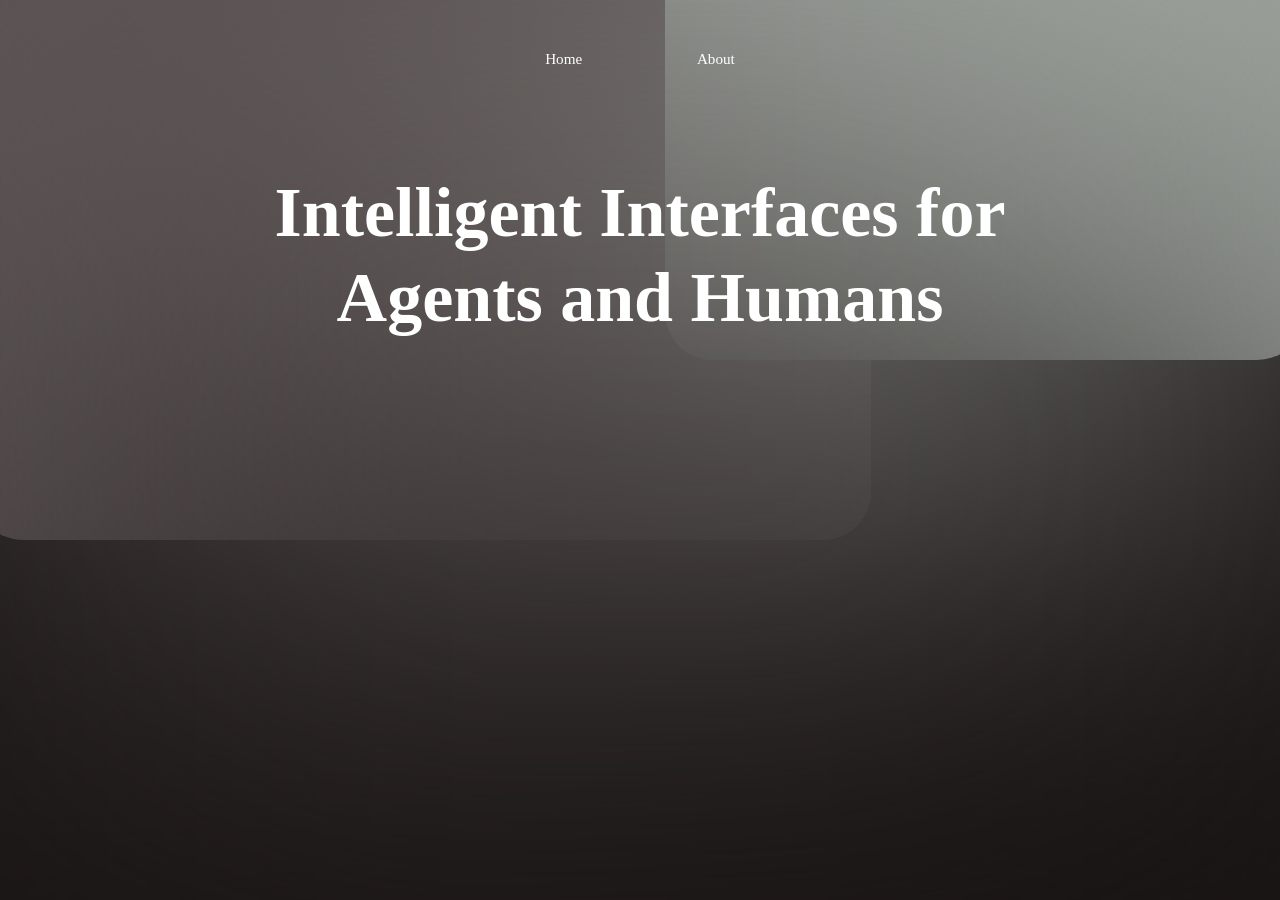
==== index.html @ 755b38d8 "Rename main.html to index.html" ====
<!DOCTYPE html>
<html lang="en">
<head>
    <meta charset="UTF-8">
    <meta name="viewport" content="width=device-width, initial-scale=1.0">
    <title>Gyrrow</title>
    <link rel="stylesheet" href="main.css">
</head>
<body>
    <div class="background">
        <div></div>
        <div></div>
        <div></div>

        <!-- <img src="@@@@@@~1.png" alt="Gyrrow Logo" class="logo"> -->

        <nav>
            <a href="home.html">Home</a>
            <a href="press.html">About</a>
        </nav>
        <div class="maintext">
            <span>Intelligent Interfaces for</span>
            <span>Agents and Humans</span>
        </div>


    </div>

</body>
</html>
---- main.css ----
* {
    margin: 0;
    padding: 0;
    box-sizing: border-box;
}

body {
    background-color: #1a1515;
}

nav {
    display: flex;
    justify-content: center;
    align-items: center;
    gap: 89px;
    padding-top: 50px;
    font-family: Cascadia Code;
    position: relative;
    z-index: 2;
}

nav a {
    margin: 0 0.8rem;
    text-decoration: none;
    color: #ffffff;        
    font-size: 0.95rem;
    border-bottom: 2px solid transparent;
    padding-bottom: 0.2rem;
}

nav a:hover {
    color: var(--accent);
    border-color: var(--accent);
}

.maintext {
    display: flex;
    flex-direction: column;
    align-items: center;
    justify-content: center;
    gap: 5px;
    padding-top: 100px;
    font-family: Cascadia Code;
    font-size: 70px;
    position: relative;
    z-index: 2;
    color: #ffffff;
    font-weight: bold;
}


.maintext:hover {
    color: var(--accent);
}
.subtext1group {
    display: flex;
    flex-direction: column;
    align-items: end;
    gap: 0px;
    padding-top: 20px;
}
.subtext1 {
    display: flex;
    flex-direction: column;
    align-items: end;
    gap: 5px;
    padding-top: 20px;
    font-family: Cascadia Code;
    font-size: 20px;
    font-weight: lighter;
}
.subtext1:hover {
    color: #daffda;
}

.background {
    min-height: 100vh;
    overflow: hidden;
    position: relative;
}


.background div:nth-child(1) {
    position: absolute;
    width: 100%;
    height: 100%;
    background-color: #1a1515;
    border-radius: 0;
}

.background div:nth-child(2),
.background div:nth-child(3) {
    position: absolute;
    border-radius: 3rem;
    animation: gradient 4s infinite;
}

.background div:nth-child(2) {
    height: 80%;
    width: 70%;
    background-color: #5c5454;
    top: -20%;
    left: -25px;
    animation-delay: 2s;
}

.background div:nth-child(3) {
    height: 60%;
    width: 50%;
    background-color: #9ca29c;
    animation-delay: 1s;
    top: -20%;
    right: -25px;
}

@keyframes gradient {
    50% {
        transform: scale(1.5) translate(100px, 60px);
    }
}

.background::after {
    position: absolute;
    content: '';
    top: 0;                /* was missing */
    left: 0;               /* was missing */
    height: 100%;
    width: 100%;
    backdrop-filter: blur(200px);
    -webkit-backdrop-filter: blur(200px);
    z-index: 1;            /* above blobs, below content */
}
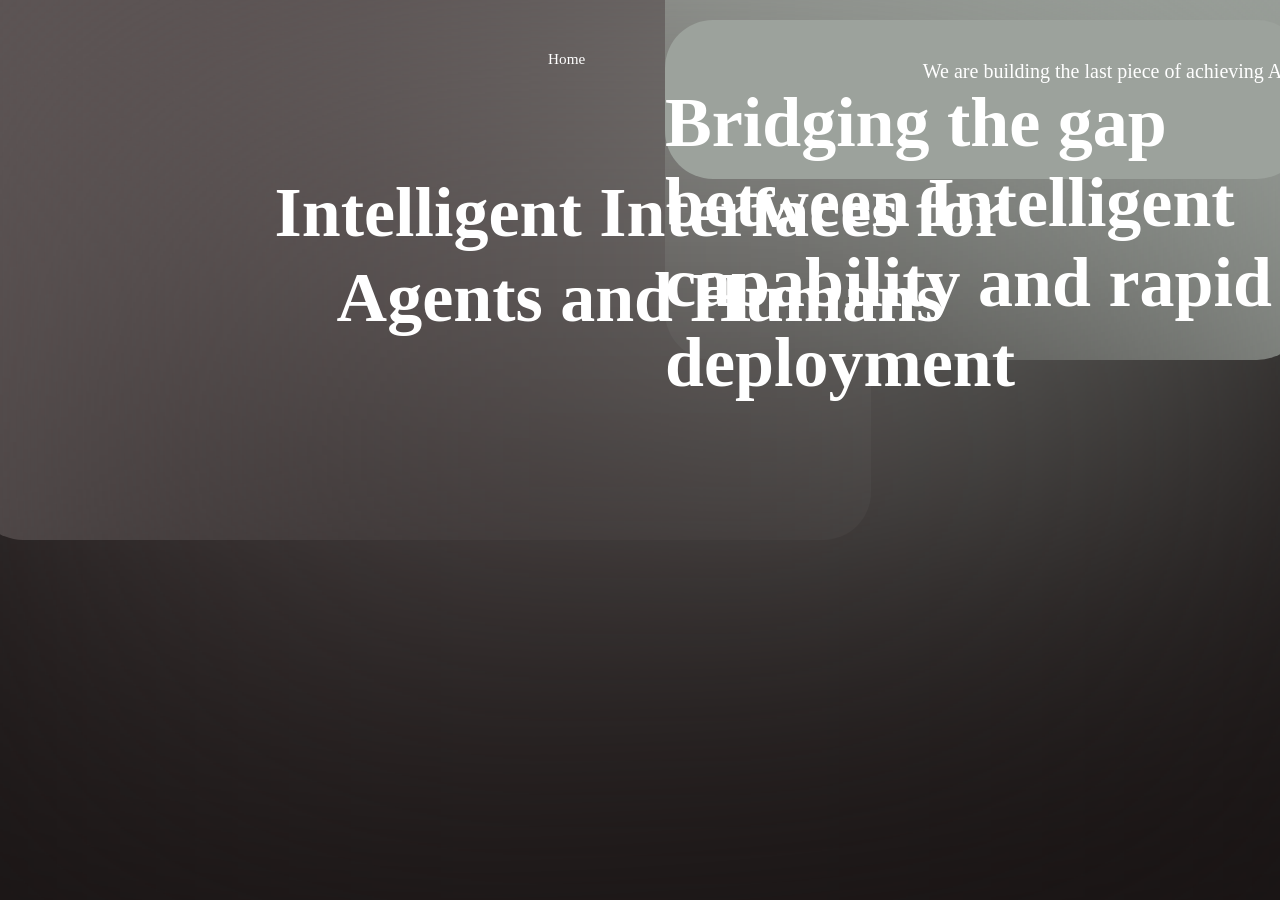
==== commit b42eb933: "Refactor HTML structure and update navigation" ====
--- a/index.html
+++ b/index.html
@@ -7,23 +7,29 @@
     <link rel="stylesheet" href="main.css">
 </head>
 <body>
+
     <div class="background">
-        <div></div>
-        <div></div>
-        <div></div>
+        <div class="bg-shape"></div>
+        <div class="bg-shape"></div>
+        <div class="bg-shape"></div>
 
-        <!-- <img src="@@@@@@~1.png" alt="Gyrrow Logo" class="logo"> -->
+        
+        <div class="content">
+            <nav>
+                <a href="index.html">Home</a>
+                <a href="press.html">Press</a>
+            </nav>
 
-        <nav>
-            <a href="home.html">Home</a>
-            <a href="press.html">About</a>
-        </nav>
-        <div class="maintext">
-            <span>Intelligent Interfaces for</span>
-            <span>Agents and Humans</span>
+            <main class="maintext">
+                <span>Intelligent Interfaces for</span>
+                <span>Agents and Humans</span>
+                <div class="subtext1group">
+                    <span class="subtext1">We are building the last piece of achieving ASI.</span>
+                    <span class="subtext2">Bridging the gap between Intelligent capability and rapid deployment</span>
+
+                </div>
+            </main>
         </div>
-
-
     </div>
 
 </body>
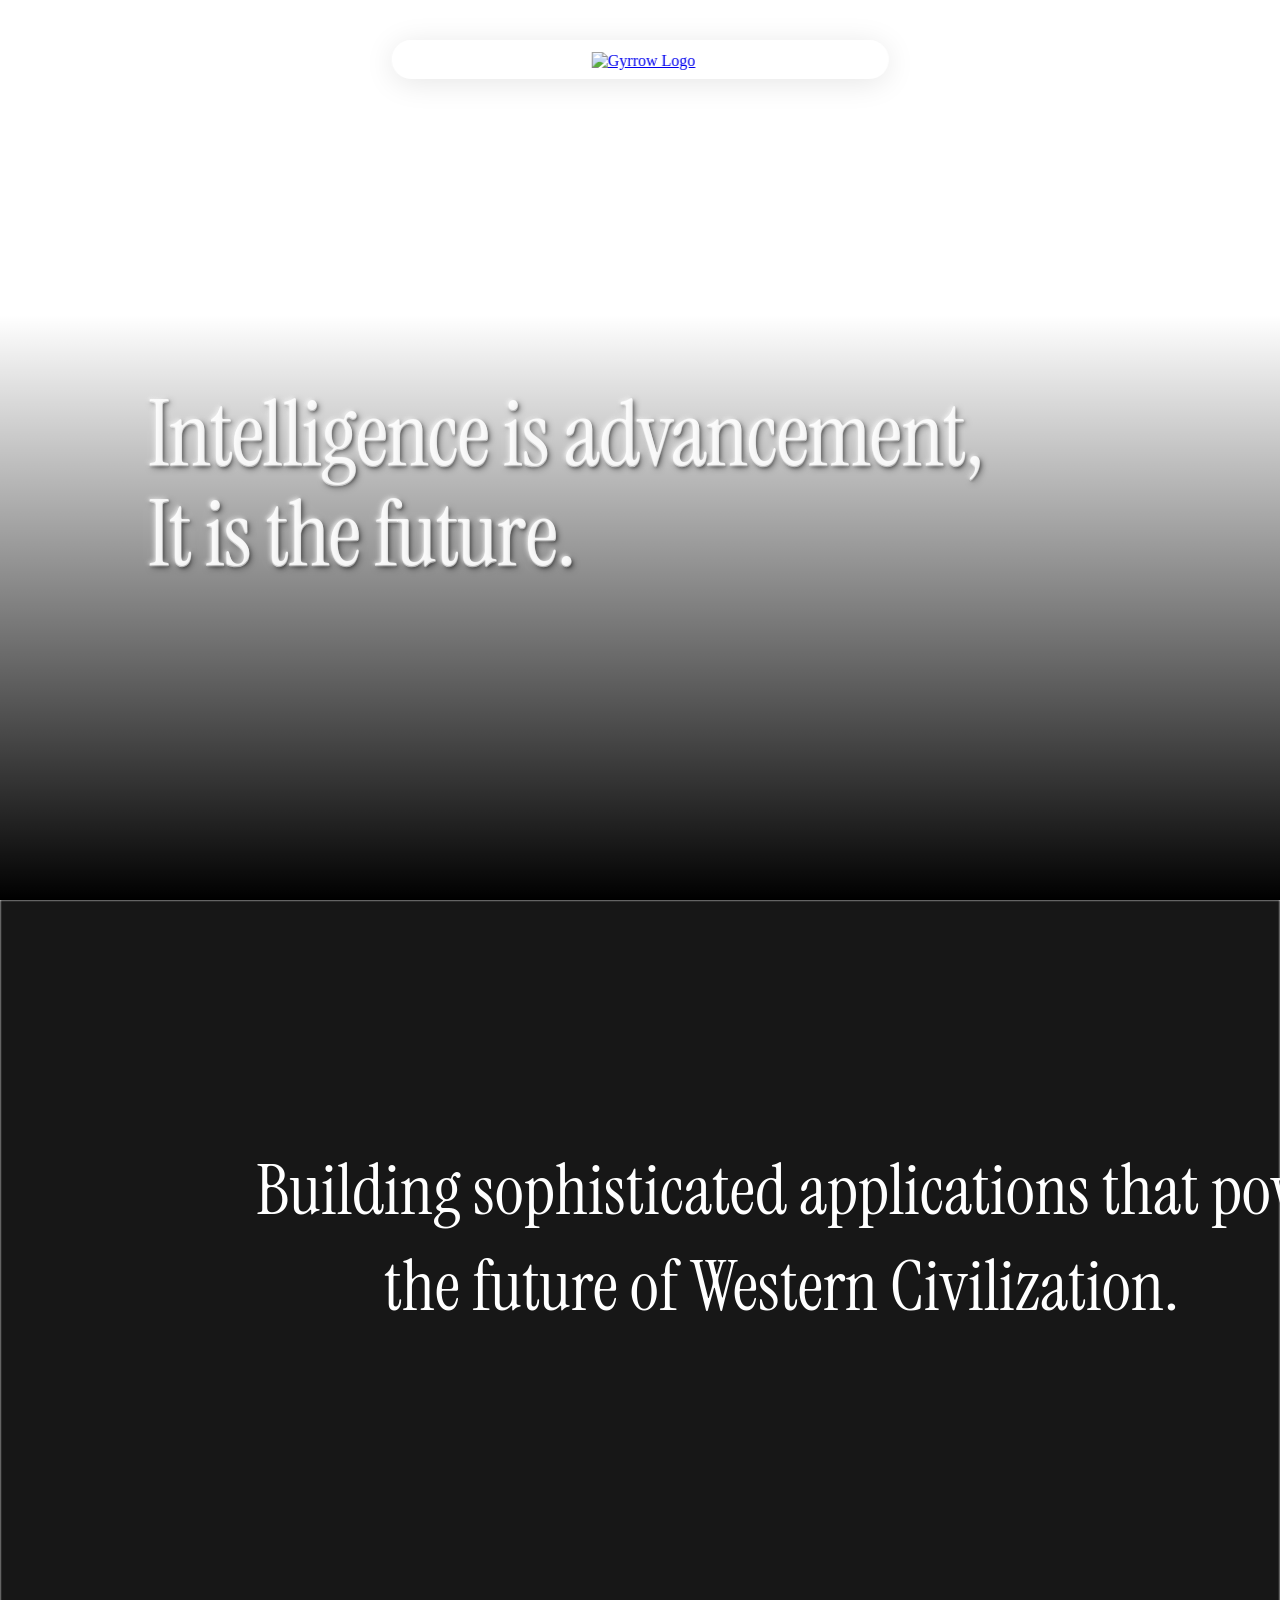
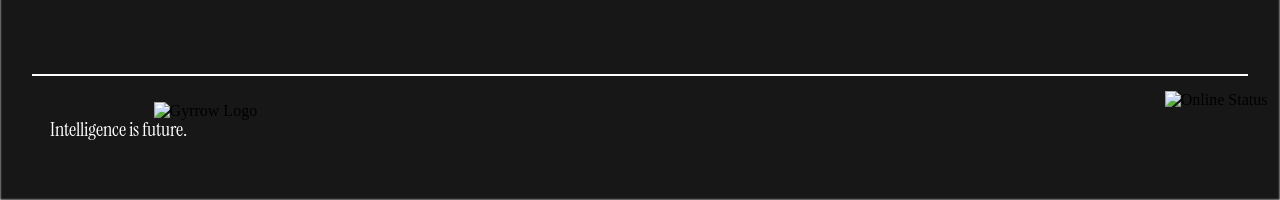
==== commit 18e907d2: "Built v2 html for next patch, contains all updated files and v2 update" ====
--- a/index.html
+++ b/index.html
@@ -5,32 +5,48 @@
     <meta name="viewport" content="width=device-width, initial-scale=1.0">
     <title>Gyrrow</title>
     <link rel="stylesheet" href="main.css">
+    <link href="https://fonts.googleapis.com/css2?family=Instrument+Serif:ital@0;1&display=swap" rel="stylesheet">
 </head>
 <body>
+  <video autoplay muted loop class="GyVideo">
+      <source src="assets/backvideo1.mp4" type="video/mp4">
+    </video>
 
-    <div class="background">
-        <div class="bg-shape"></div>
-        <div class="bg-shape"></div>
-        <div class="bg-shape"></div>
+  <div class="GyOverlay"></div>
 
-        
-        <div class="content">
-            <nav>
-                <a href="index.html">Home</a>
-                <a href="press.html">Press</a>
-            </nav>
+  <div class="GyHeader">
+    <nav class="GyNav">
+      <a href="about.html" class="GyNavLink1">About</a>
+      <a href="index.html">
+        <img src="assets/smallgylogo.png" alt="Gyrrow Logo" class="GyLogo">
+      </a>
+      <a href="press.html" class="GyNavLink2">Press</a>
+    </nav>
+  </div>
 
-            <main class="maintext">
-                <span>Intelligent Interfaces for</span>
-                <span>Agents and Humans</span>
-                <div class="subtext1group">
-                    <span class="subtext1">We are building the last piece of achieving ASI.</span>
-                    <span class="subtext2">Bridging the gap between Intelligent capability and rapid deployment</span>
+  <div class="GyHero">
+    <div class="GyBox"></div>
+    <div class="HeroFirst">Intelligence is advancement,</div>
+    <div class="HeroSecond">It is the future.</div>
+  </div>
 
-                </div>
-            </main>
-        </div>
+
+  <div class="GyScrolled">
+    <div class="soph">Building sophisticated applications that powers</div>
+    <div class="westCenter">the future of Western Civilization.</div>
+  <div class="GyFooterContainer">
+    <div class="theline"></div>
+    <div class="GyFooterInner">
+      <div class="GyFooterLeft">
+        <span class="GyFooterText">Intelligence is future.</span>
+        <img src="assets/gyfullmini.png" alt="Gyrrow Logo" class="GyFooterLogo">
+      </div>
+      <div class="GyFooterRight">
+        <img src="assets/gyonlinetag.png" alt="Online Status" class="OnlineTag">
+        <span class="GyCopyrightTexts"></span>
+      </div>
     </div>
+
 
 </body>
 </html>
--- a/main.css
+++ b/main.css
@@ -1,132 +1,190 @@
 * {
-    margin: 0;
-    padding: 0;
-    box-sizing: border-box;
+  margin: 0;
+  padding: 0;
+  box-sizing: border-box;
 }
 
-body {
-    background-color: #1a1515;
+html, body {
+  width: 100%;
+  overflow-x: hidden;
+}
+.GyHeader {
+  position: fixed;
+  display: flex;
+  top: 40px;
+  left: 50%;
+  transform: translateX(-50%);
+  z-index: 2;
+  display: flex;
+  padding: 3px 50px;
+  justify-content: space-between;
+
+  background: rgba(255, 255, 255, 0.23);
+  border-radius: 40px;
+  box-shadow: 0 4px 30px rgba(0, 0, 0, 0.1);
+  backdrop-filter: blur(10.3px);
+  -webkit-backdrop-filter: blur(10.3px);
+  border: 1px solid rgba(255, 255, 255, 0.36);
 }
 
-nav {
-    display: flex;
-    justify-content: center;
-    align-items: center;
-    gap: 89px;
-    padding-top: 50px;
-    font-family: Cascadia Code;
-    position: relative;
-    z-index: 2;
+.GyNav {
+  display:flex;
+  align-items: center;
+  gap: 100px;
 }
 
-nav a {
-    margin: 0 0.8rem;
-    text-decoration: none;
-    color: #ffffff;        
-    font-size: 0.95rem;
-    border-bottom: 2px solid transparent;
-    padding-bottom: 0.2rem;
+.GyNavLink1, .GyNavLink2 {
+  font-family: 'Instrument Serif', serif;
+  font-size: 24px;
+  color: #ffffff;
+  text-decoration: none;
+  transition: color 0.3s ease;
 }
 
-nav a:hover {
-    color: var(--accent);
-    border-color: var(--accent);
+.GyNavLink1:hover, .GyNavLink2:hover {
+  color: #ffc400;
+}
+.GyLogo {
+  padding-top: 3px;
+  width: 60px;
+  height: 60px;
 }
 
-.maintext {
-    display: flex;
-    flex-direction: column;
-    align-items: center;
-    justify-content: center;
-    gap: 5px;
-    padding-top: 100px;
-    font-family: Cascadia Code;
-    font-size: 70px;
-    position: relative;
-    z-index: 2;
-    color: #ffffff;
-    font-weight: bold;
+.GyVideo {
+  position: absolute;
+  top: 0;
+  left: 0;
+  width: 100%;
+  height: 100%;
+  object-fit: cover;
+  filter: brightness(0.5);
+  z-index: 0;
+}
+.GyHero {
+  position: relative;
+  width: 100%;
+  height: 100vh;
+  overflow: hidden;
+  display: flex;
+  flex-direction: column;
+  justify-content: flex-end;
+  padding: 0 7vw 12vh;
 }
 
+.HeroFirst, .HeroSecond {
+  font-family: 'Instrument Serif', serif;
+  position: absolute;
+  z-index: 2;
+  color: #fff;
+  font-size: 96px;
+  font-weight: bold;
+  left: 148px;
+  top: 387px;
 
-.maintext:hover {
-    color: var(--accent);
+  color: rgba(255, 255, 255, 0.4);
+  
+  font-size: clamp(3rem, 7vw, 6rem);
+  font-weight: 400;
+  letter-spacing: -0.01em;
+  line-height: 1.1;
+  -webkit-text-stroke: 0.5px rgba(255, 255, 255, 0.5);
+  
+  text-shadow:
+    -2px -2px 4px rgba(255, 255, 255, 0.6),
+    -1px -1px 2px rgba(255, 255, 255, 0.4),
+    
+    0px -1px 0px rgba(255, 255, 255, 0.8),
+    
+    2px 2px 6px rgba(0, 0, 0, 0.5),
+    1px 1px 3px rgba(0, 0, 0, 0.4),
+    
+    0px 0px 20px rgba(255, 255, 255, 0.15),
+    0px 0px 8px rgba(255, 255, 255, 0.1);
 }
-.subtext1group {
-    display: flex;
-    flex-direction: column;
-    align-items: end;
-    gap: 0px;
-    padding-top: 20px;
-}
-.subtext1 {
-    display: flex;
-    flex-direction: column;
-    align-items: end;
-    gap: 5px;
-    padding-top: 20px;
-    font-family: Cascadia Code;
-    font-size: 20px;
-    font-weight: lighter;
-}
-.subtext1:hover {
-    color: #daffda;
+.HeroSecond {
+  top: 487px;
 }
 
-.background {
-    min-height: 100vh;
-    overflow: hidden;
-    position: relative;
+.GyBox {
+  position: absolute;
+  top: 0;
+  left: 0;
+  width: 100%;
+  height: 100%;
+  background: linear-gradient(transparent 35%, black);
+  z-index: 1;
+}
+.GyScrolled {
+  position: relative;
+  background-image: url('assets/backimg.png');
+  background-size: cover;
+  background-position: center;
+  background-repeat: no-repeat;
+  min-height: 100vh;
+  overflow: hidden;
+  display: flex;
+  flex-direction: column;
 }
 
+.GyScrolled::before {
+  content: '';
+  position: absolute;
+  inset: 0;
+  backdrop-filter: blur(1px) brightness(0.09);
+  -webkit-backdrop-filter: blur(1px) brightness(0.09);
+}
+.soph {
+  font-family: 'Instrument Serif', serif;
+  font-size: 70px;
+  top: 245px;
+  left: 20%;
+  position: relative;
+  z-index: 1;
+  color: #ffffff;
 
-.background div:nth-child(1) {
-    position: absolute;
-    width: 100%;
-    height: 100%;
-    background-color: #1a1515;
-    border-radius: 0;
 }
 
-.background div:nth-child(2),
-.background div:nth-child(3) {
-    position: absolute;
-    border-radius: 3rem;
-    animation: gradient 4s infinite;
+.westCenter {
+  font-family: 'Instrument Serif', serif;
+  font-size: 70px;
+  left: 30%;
+  top: 250px;
+  position: relative;
+  z-index: 1;
+  color: #fff;
+}
+.GyFooterContainer {
+  position:absolute;
+  background-color: transparent;
+  width: 100%;
+  height: 130px;
+  top: 86%;
+  margin-top: auto;
+}
+.theline {
+  border: 1px solid white;
+  width: 95%;
+  margin: 0 auto;
 }
 
-.background div:nth-child(2) {
-    height: 80%;
-    width: 70%;
-    background-color: #5c5454;
-    top: -20%;
-    left: -25px;
-    animation-delay: 2s;
+.GyFooterText {
+  font-family: 'Instrument Serif', serif;
+  display: block;
+  font-size: 20px;
+  top: 40px;
+  position: relative;
+  margin-left: 50px;
+  color: #ffffff;
 }
 
-.background div:nth-child(3) {
-    height: 60%;
-    width: 50%;
-    background-color: #9ca29c;
-    animation-delay: 1s;
-    top: -20%;
-    right: -25px;
+.GyFooterLogo {
+  display: block;
+  margin-left: 12%;
 }
 
-@keyframes gradient {
-    50% {
-        transform: scale(1.5) translate(100px, 60px);
-    }
+.OnlineTag {
+  display: inline-block;
+  margin-left: 91%;
+  margin-top: -60px;
+  vertical-align: middle;
 }
-
-.background::after {
-    position: absolute;
-    content: '';
-    top: 0;                /* was missing */
-    left: 0;               /* was missing */
-    height: 100%;
-    width: 100%;
-    backdrop-filter: blur(200px);
-    -webkit-backdrop-filter: blur(200px);
-    z-index: 1;            /* above blobs, below content */
-}
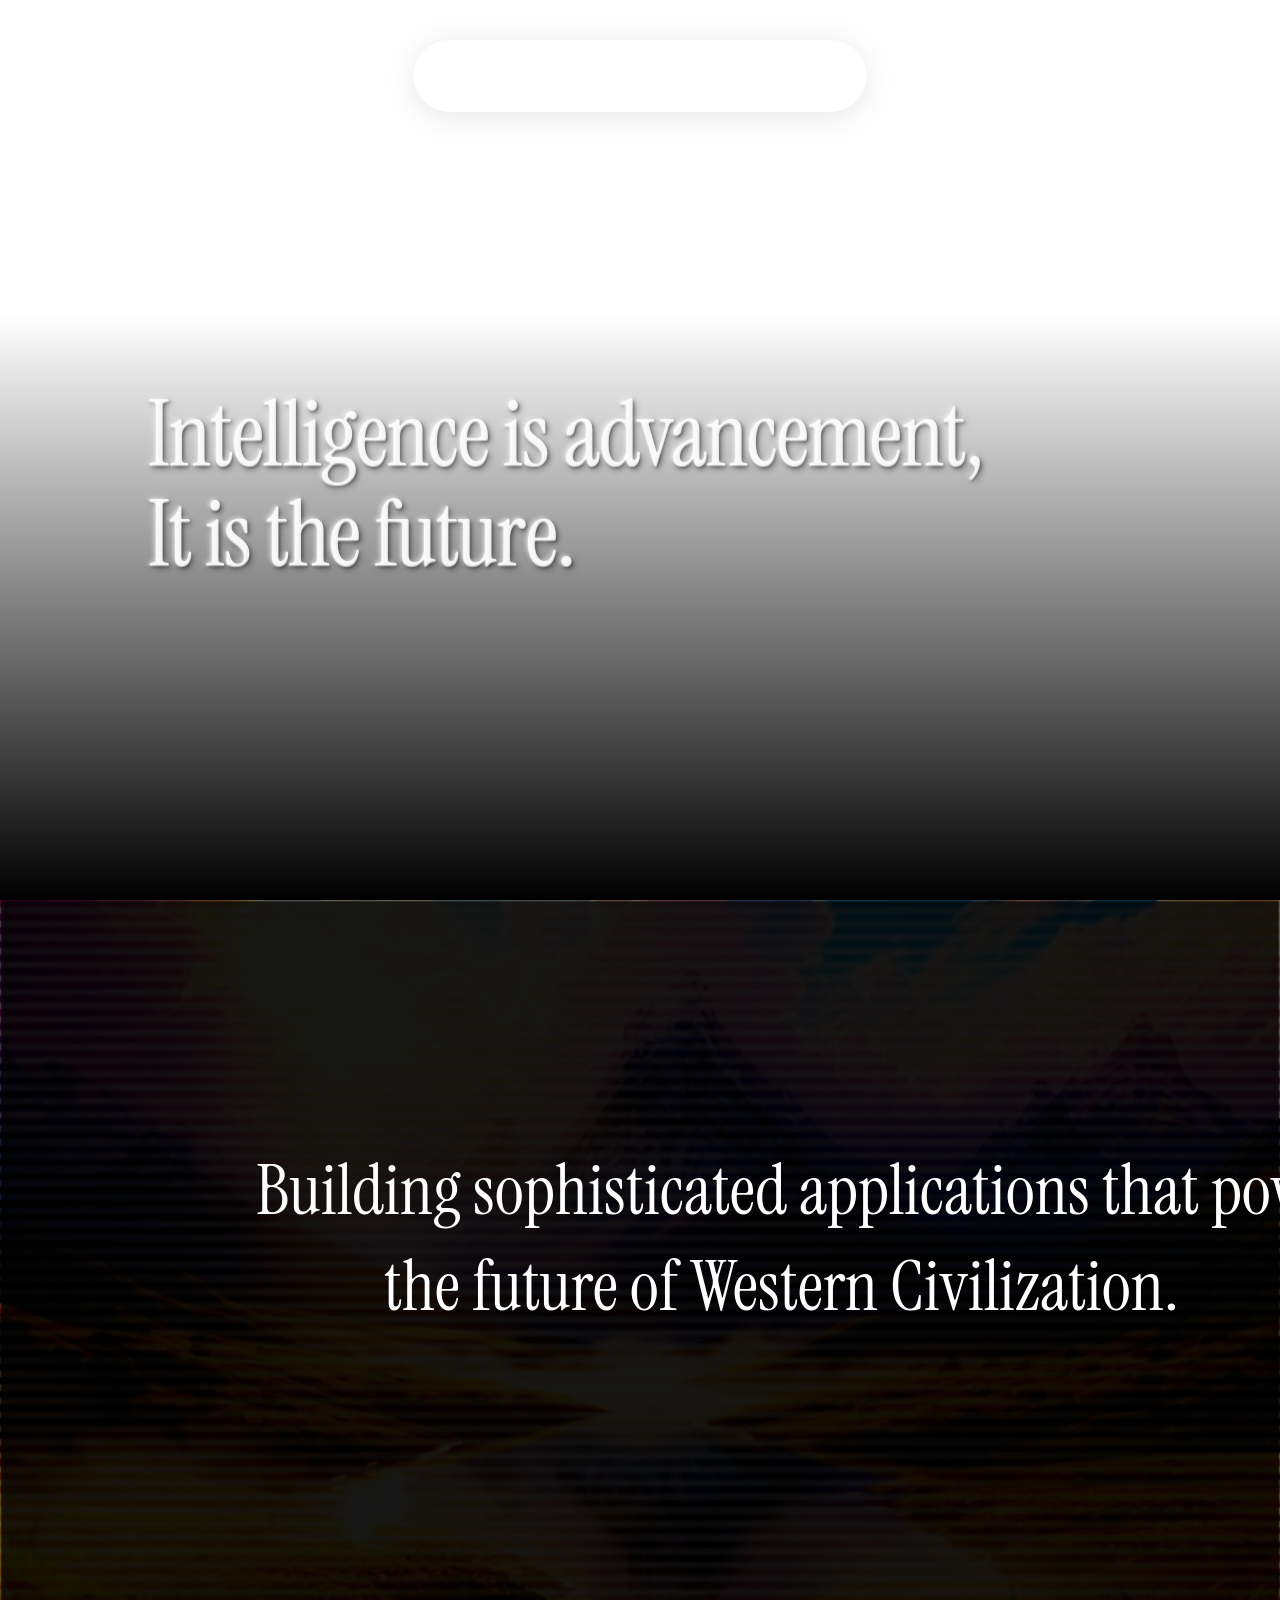
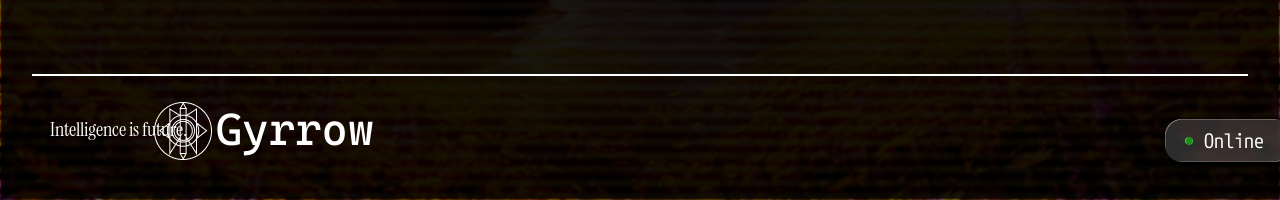
==== commit 223630f9: "Added videosource of output.mp4 for main background changed from backvideo1.mp4(previous)" ====
--- a/index.html
+++ b/index.html
@@ -9,7 +9,7 @@
 </head>
 <body>
   <video autoplay muted loop class="GyVideo">
-      <source src="assets/backvideo1.mp4" type="video/mp4">
+      <source src="assets/output.mp4" type="video/mp4">
     </video>
 
   <div class="GyOverlay"></div>
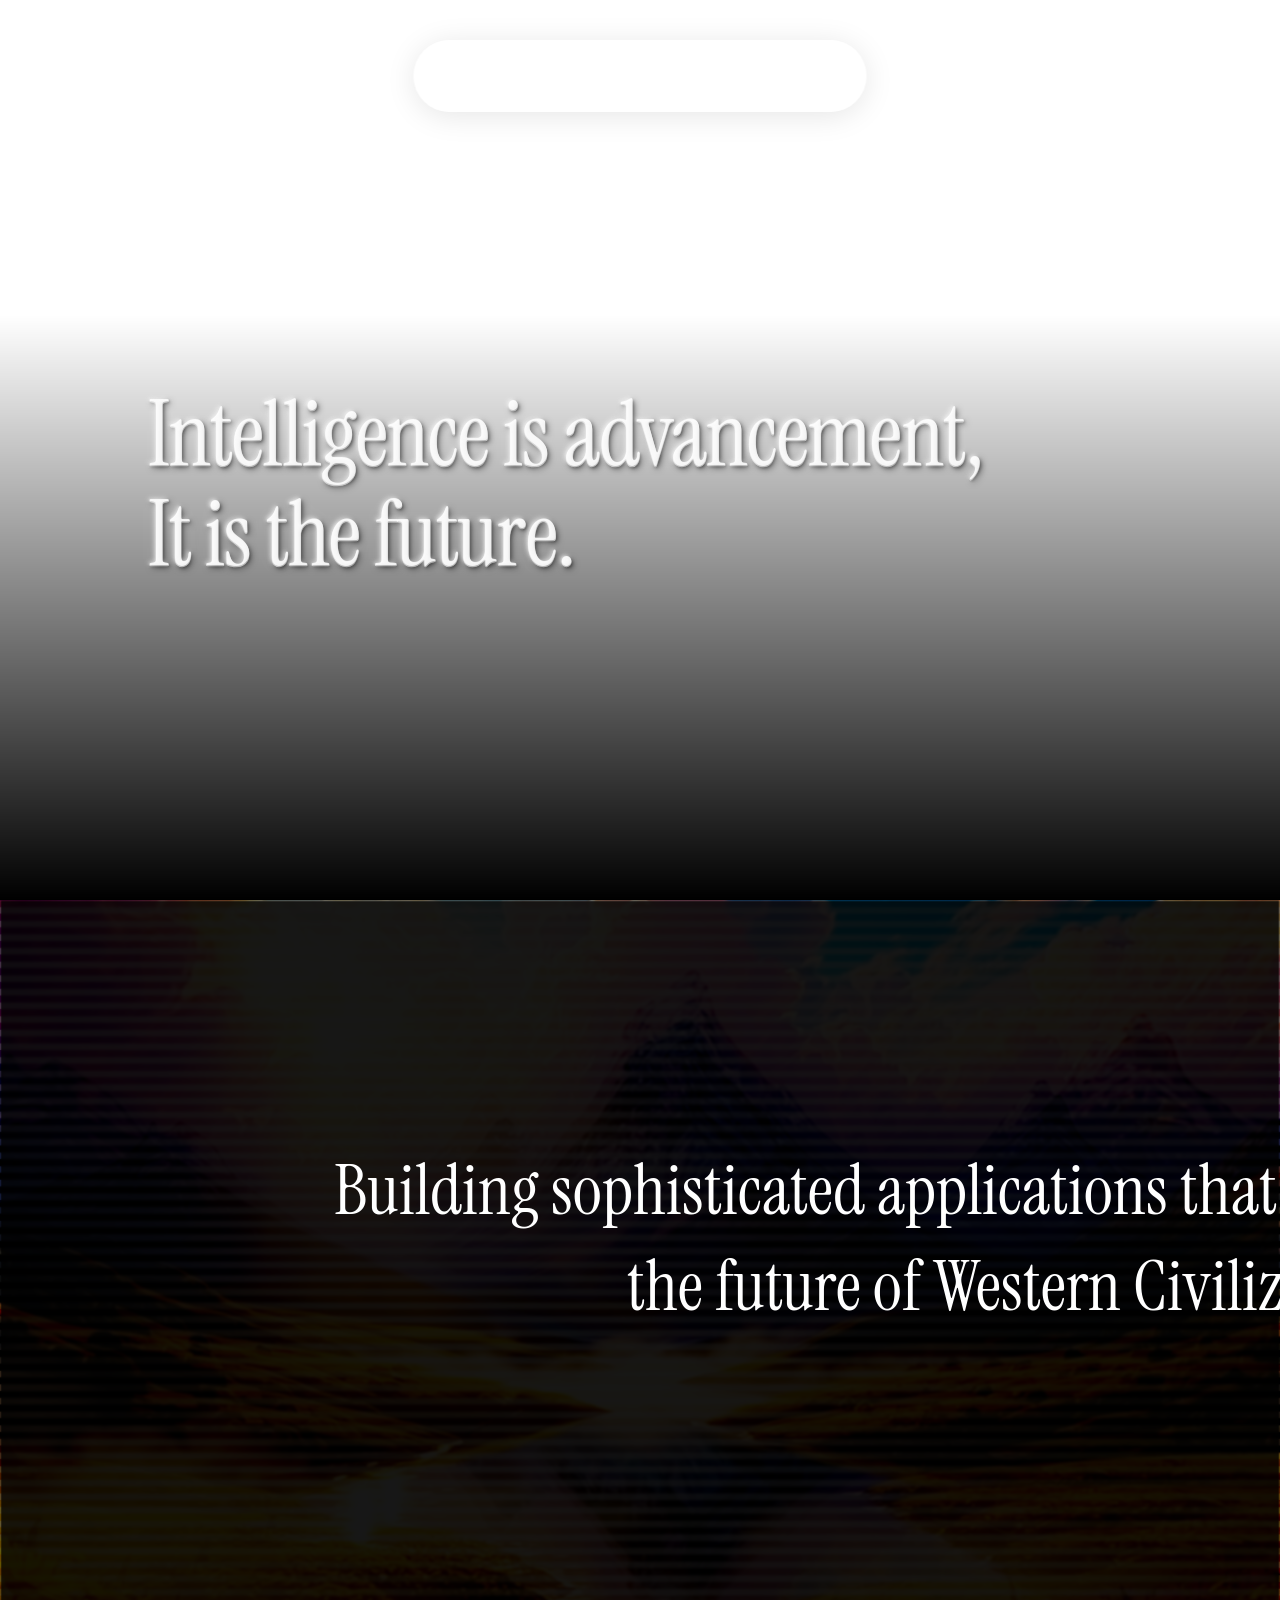
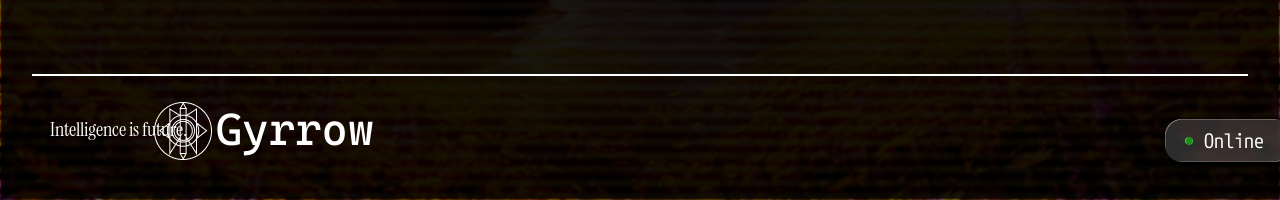
==== commit ea1cb51f: "Added another parent div GyScrolledText for soph and westcenter to easily add more styling without h" ====
--- a/index.html
+++ b/index.html
@@ -32,8 +32,10 @@
 
 
   <div class="GyScrolled">
+  <div class="GyScrolledText">
     <div class="soph">Building sophisticated applications that powers</div>
     <div class="westCenter">the future of Western Civilization.</div>
+  </div>
   <div class="GyFooterContainer">
     <div class="theline"></div>
     <div class="GyFooterInner">
@@ -50,3 +52,6 @@
 
 </body>
 </html>
+
+</body>
+</html>
--- a/main.css
+++ b/main.css
@@ -133,6 +133,10 @@
   backdrop-filter: blur(1px) brightness(0.09);
   -webkit-backdrop-filter: blur(1px) brightness(0.09);
 }
+.GyScrolledText {
+  position: relative;
+  text-align: center;
+}
 .soph {
   font-family: 'Instrument Serif', serif;
   font-size: 70px;
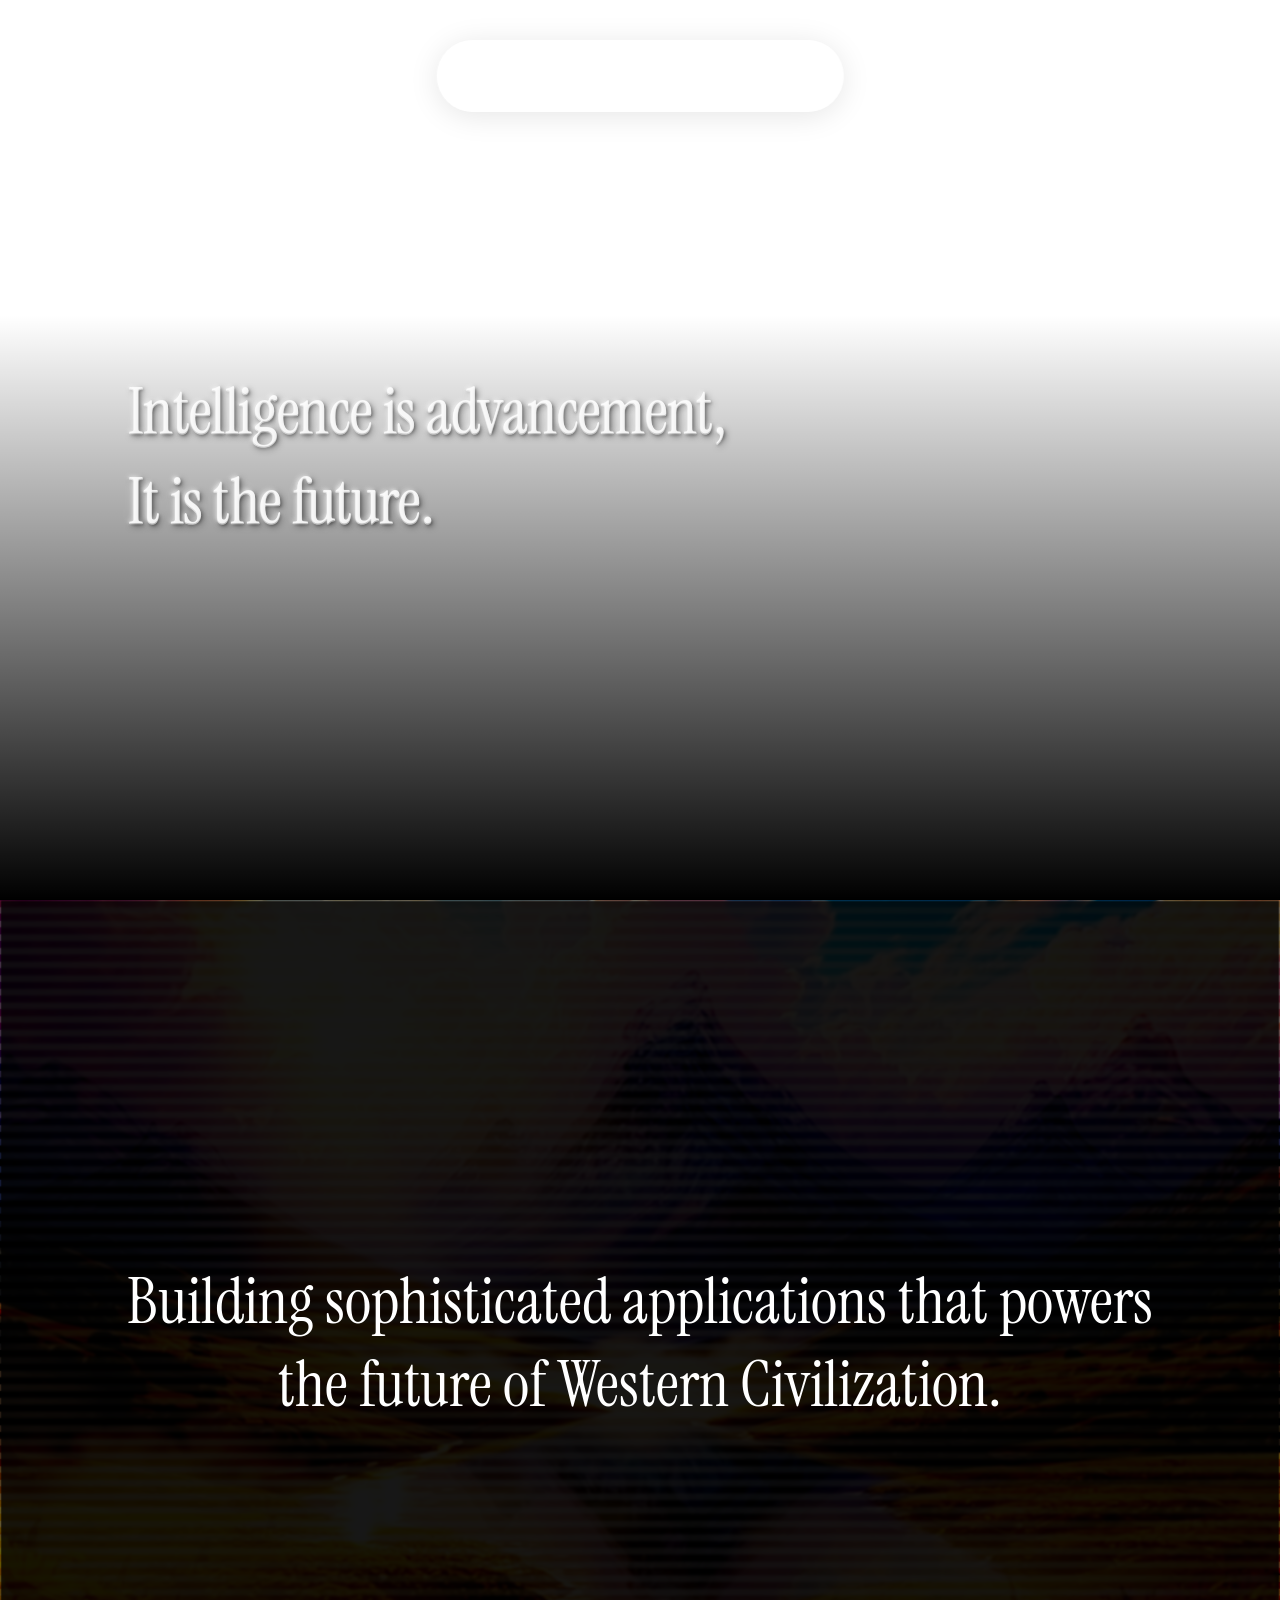
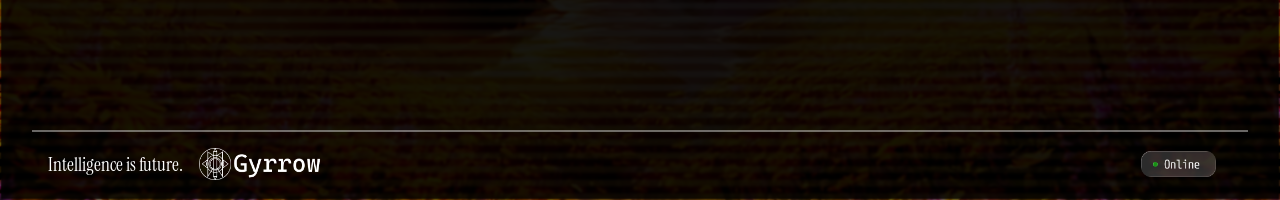
==== commit cbb097ce: "Added favicon to current patch" ====
--- a/index.html
+++ b/index.html
@@ -6,6 +6,7 @@
     <title>Gyrrow</title>
     <link rel="stylesheet" href="main.css">
     <link href="https://fonts.googleapis.com/css2?family=Instrument+Serif:ital@0;1&display=swap" rel="stylesheet">
+    <link href="assets/image.png" type="image/png" rel="icon" >
 </head>
 <body>
   <video autoplay muted loop class="GyVideo">
--- a/main.css
+++ b/main.css
@@ -30,12 +30,12 @@
 .GyNav {
   display:flex;
   align-items: center;
-  gap: 100px;
+  gap: clamp(20px, 6vw, 100px);
 }
 
 .GyNavLink1, .GyNavLink2 {
   font-family: 'Instrument Serif', serif;
-  font-size: 24px;
+  font-size: clamp(16px, 2vw, 24px);
   color: #ffffff;
   text-decoration: none;
   transition: color 0.3s ease;
@@ -44,10 +44,11 @@
 .GyNavLink1:hover, .GyNavLink2:hover {
   color: #ffc400;
 }
+
 .GyLogo {
   padding-top: 3px;
-  width: 60px;
-  height: 60px;
+  width: clamp(36px, 5vw, 60px);
+  height: clamp(36px, 5vw, 60px);
 }
 
 .GyVideo {
@@ -60,6 +61,8 @@
   filter: brightness(0.5);
   z-index: 0;
 }
+
+
 .GyHero {
   position: relative;
   width: 100%;
@@ -69,6 +72,7 @@
   flex-direction: column;
   justify-content: flex-end;
   padding: 0 7vw 12vh;
+  z-index: 1;
 }
 
 .HeroFirst, .HeroSecond {
@@ -76,14 +80,11 @@
   position: absolute;
   z-index: 2;
   color: #fff;
-  font-size: 96px;
-  font-weight: bold;
-  left: 148px;
-  top: 387px;
+  font-size: clamp(2rem, 5vw, 6rem);
+  left: 10vw;
+  top: 42vh;
 
   color: rgba(255, 255, 255, 0.4);
-  
-  font-size: clamp(3rem, 7vw, 6rem);
   font-weight: 400;
   letter-spacing: -0.01em;
   line-height: 1.1;
@@ -102,7 +103,7 @@
     0px 0px 8px rgba(255, 255, 255, 0.1);
 }
 .HeroSecond {
-  top: 487px;
+  top: 52vh;
 }
 
 .GyBox {
@@ -114,6 +115,7 @@
   background: linear-gradient(transparent 35%, black);
   z-index: 1;
 }
+
 .GyScrolled {
   position: relative;
   background-image: url('assets/backimg.png');
@@ -124,6 +126,7 @@
   overflow: hidden;
   display: flex;
   flex-direction: column;
+  z-index: 1;
 }
 
 .GyScrolled::before {
@@ -133,62 +136,77 @@
   backdrop-filter: blur(1px) brightness(0.09);
   -webkit-backdrop-filter: blur(1px) brightness(0.09);
 }
+
 .GyScrolledText {
   position: relative;
   text-align: center;
-}
+  z-index: 1;
+  padding: 0 5%;
+  margin-top: 20vh;
+}
+
+.soph, .westCenter {
+  font-family: 'Instrument Serif', serif;
+  font-size: clamp(1.8rem, 5vw, 70px);
+  position: relative;
+  z-index: 1;
+  color: #ffffff;
+  text-align: center;
+  padding: 0 5%;
+}
+
 .soph {
-  font-family: 'Instrument Serif', serif;
-  font-size: 70px;
-  top: 245px;
-  left: 20%;
-  position: relative;
-  z-index: 1;
-  color: #ffffff;
-
-}
-
-.westCenter {
-  font-family: 'Instrument Serif', serif;
-  font-size: 70px;
-  left: 30%;
-  top: 250px;
-  position: relative;
-  z-index: 1;
-  color: #fff;
+  margin-top: 20vh;
+  color: #ffffff;
+
 }
 .GyFooterContainer {
-  position:absolute;
+  position: relative;
   background-color: transparent;
   width: 100%;
-  height: 130px;
-  top: 86%;
   margin-top: auto;
+  padding: 0 2.5%;
+  padding-bottom: 20px;
+}
+
+.GyFooterInner {
+  display: flex;
+  justify-content: space-between;
+  align-items: center;
+  padding: 0 16px;
+  gap: 20px;
+}
+
+.GyFooterLeft {
+  display: flex;
+  align-items: center;
+  gap: 16px;
+}
+
+.GyFooterRight {
+  display: flex;
+  align-items: center;
+  gap: 16px;
 }
 .theline {
-  border: 1px solid white;
-  width: 95%;
-  margin: 0 auto;
+  border: none;
+  border-top: 2px solid rgba(255, 255, 255, 0.4);
+  width: 100%;
+  margin-bottom: 16px;
 }
 
 .GyFooterText {
   font-family: 'Instrument Serif', serif;
-  display: block;
-  font-size: 20px;
-  top: 40px;
-  position: relative;
-  margin-left: 50px;
+  font-size: clamp(12px, 1.5vw, 20px);
   color: #ffffff;
 }
 
 .GyFooterLogo {
-  display: block;
-  margin-left: 12%;
+  height: clamp(20px, 2.5vw, 32px);
+  width: auto;
 }
 
 .OnlineTag {
-  display: inline-block;
-  margin-left: 91%;
-  margin-top: -60px;
-  vertical-align: middle;
-}
+  height: clamp(18px, 2vw, 28px);
+  width: auto;
+}
